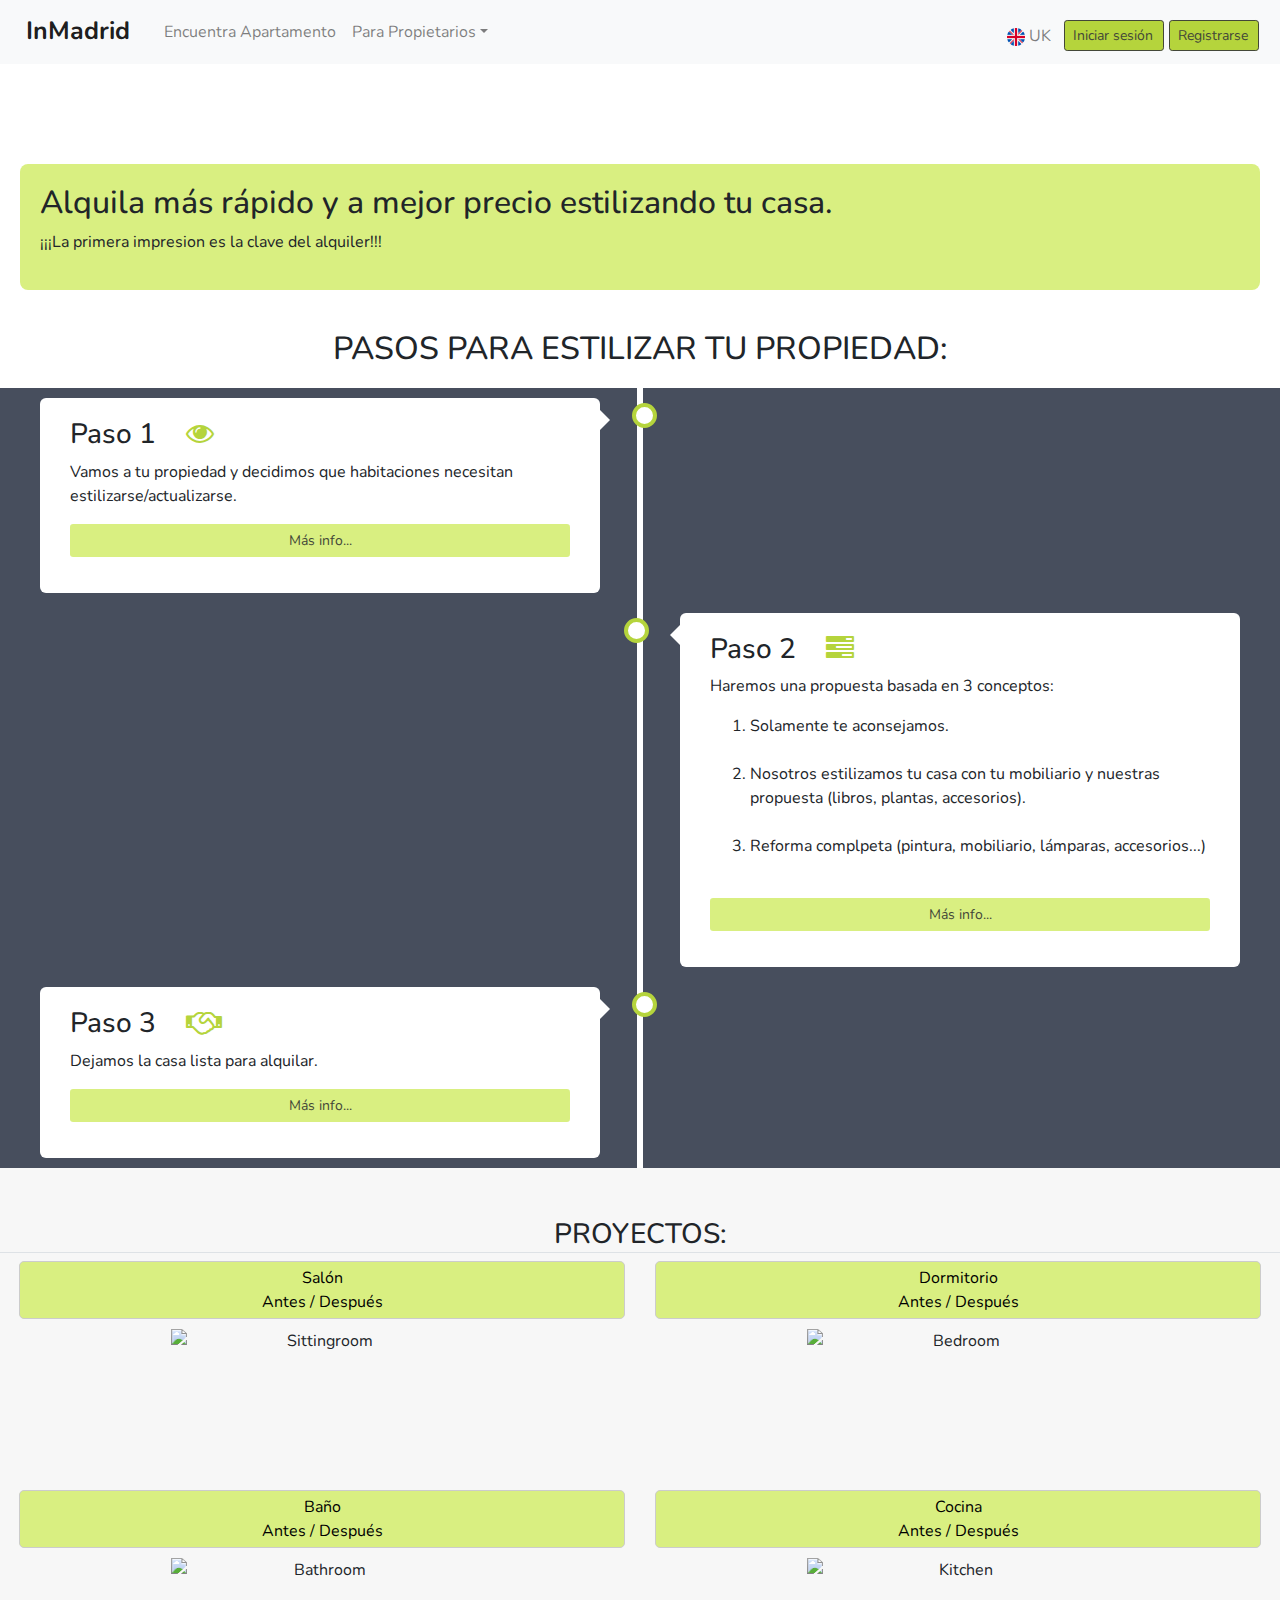
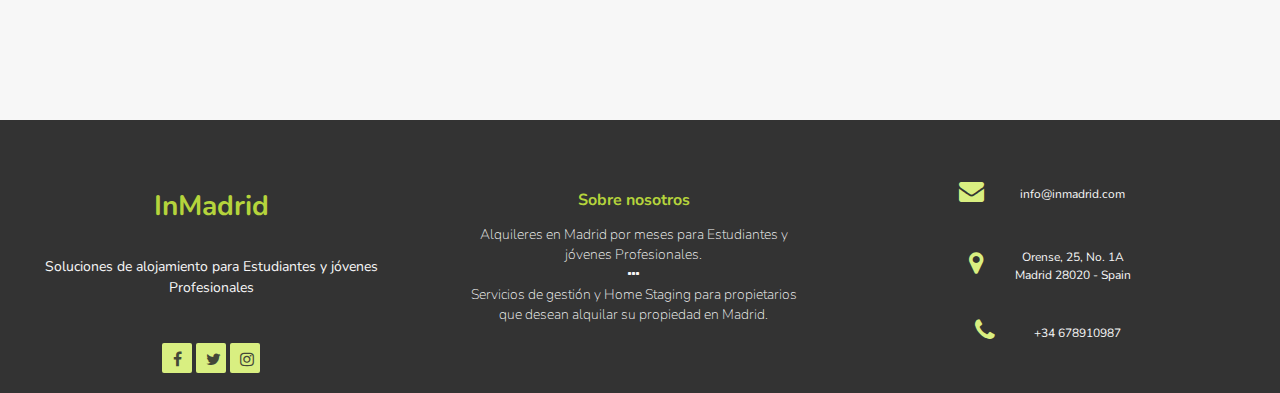
==== homestaging.ES.html @ 0ea6e044 "Adding ES pages" ====
<!DOCTYPE html>
<html lang="en">

<head>
  <meta charset="UTF-8">
  <meta name="viewport" content="width=device-width; initial-scale=1.0;">
  <meta http-equiv="X-UA-Compatible" content="ie=edge">
  <title>InMadrid / Alojamiento para Estudiantes y jóvenes Profesionales </title>
  <!--Bootstrap CSS-->
  <link rel="stylesheet" href="https://stackpath.bootstrapcdn.com/bootstrap/4.3.1/css/bootstrap.min.css" integrity="sha384-ggOyR0iXCbMQv3Xipma34MD+dH/1fQ784/j6cY/iJTQUOhcWr7x9JvoRxT2MZw1T" crossorigin="anonymous">
  <!--GoogleFonts-->
  <link href="https://fonts.googleapis.com/css?family=Nunito&display=swap" rel="stylesheet">
  <!--FontAwesome Icons-->
  <link href="https://stackpath.bootstrapcdn.com/font-awesome/4.7.0/css/font-awesome.min.css" rel="stylesheet" integrity="sha384-wvfXpqpZZVQGK6TAh5PVlGOfQNHSoD2xbE+QkPxCAFlNEevoEH3Sl0sibVcOQVnN" crossorigin="anonymous">
  <!--Logo/Icon on Tab-->
  <link rel="icon" href="assets/Images/favicon-32x32.png" type="image/png" />
  <!--Style CSS-->
  <link rel="stylesheet" href="assets/css/style.css" type="text/css" />
</head>

<body>


<!--Navbar-->
<nav class="navbar navbar-expand-lg navbar-light bg-light">
  <a class="navbar-brand" href="index.ES.html"><strong>InMadrid</strong></a>
<!--Collapse button-->  
  <button class="navbar-toggler" type="button" data-toggle="collapse" data-target="#navbarSupportedContent" aria-controls="navbarSupportedContent" aria-expanded="false" aria-label="Toggle navigation">
    <span class="navbar-toggler-icon"></span>
  </button>
<!--Collapsible content-->
      <div class="collapse navbar-collapse" id="navbarSupportedContent">
    <ul class="navbar-nav mr-auto">
<!--Links-->
      <li class="nav-item">
        <a class="nav-link" href="searchapartment.ES.html">Encuentra Apartamento</a>
      </li>
 <!--Dropdown-->     
      <li class="nav-item dropdown">
        <a class="nav-link dropdown-toggle" href="rentout.ES.html" id="navbarDropdownMenuLink" role="button" data-toggle="dropdown" aria-haspopup="false" aria-expanded="false">
        Para Propietarios</a>
        <div class="dropdown-menu" aria-labelledby="navbarDropdownMenuLink">
          <a class="dropdown-item" href="rentout.ES.html">Alquila tu propiedad</a>
          <a class="dropdown-item" href="homestaging.ES.html">Home Staging</a>
        </div>
      </li>
    </ul>
<!--Language options-->
          <ul class="navbar-nav">
            <li class="nav-item">
            <a class="nav-link" id="flag" href="index.html">
          <img src="assets/Images/united-kingdom.png" alt="UK-flag" width="18"> UK
            </a>
            </li>
<!--Button trigger modal-->
            <li class="nav-item">
            <button type="button" class="btn btn-sm navbar-btn" data-toggle="modal" data-target="#LogInModal">
            Iniciar sesión
            </button>
            <span></span>
            </li>
            <li class="nav-item">
            <button type="button" class="btn btn-sm navbar-btn" data-toggle="modal" data-target="#SignUpModal">
            Registrarse
            </button>
            </li>
          </ul>
  </div>
</nav>
    
<!--LogIn Modal-->
  <div class="modal fade" id="LogInModal" tabindex="-1" role="dialog" aria-labelledby="LogInModal" aria-hidden="true">
      <div class="modal-dialog" role="document">
        <div class="modal-content">
          <div class="modal-header text-center">
            <h4 class="modal-title w-100 font-weight-bold">Iniciar sesión</h4>
            <button type="button" class="close" data-dismiss="modal" aria-label="Close">
          <span aria-hidden="true">&times;</span>
        </button>
          </div>
          <div class="modal-body mx-3">
            <div class="md-form mb-5">
              <i class="fa fa-envelope" aria-hidden="true"></i>
              <input type="email" id="defaultForm-email" class="form-control validate">
              <label data-error="wrong" data-success="right" for="defaultForm-email">Tu email</label>
            </div>

            <div class="md-form mb-4">
              <i class="fa fa-lock" aria-hidden="true"></i>
              <input type="password" id="defaultForm-pass" class="form-control validate">
              <label data-error="wrong" data-success="right" for="defaultForm-pass">Tu clave de acceso</label>
            </div>

          </div>
          <div class="modal-footer d-flex justify-content-center">
            <button class="btn btn-default">Iniciar sesión</button>
          </div>
        </div>
      </div>
    </div>
    

    <!--SignUp Modal-->
    <div class="modal fade" id="SignUpModal" tabindex="-1" role="dialog" aria-labelledby="SignUpModal" aria-hidden="true">
      <div class="modal-dialog" role="document">
        <div class="modal-content">
          <div class="modal-header text-center">
            <h4 class="modal-title w-100 font-weight-bold">Registrarse</h4>
            <button type="button" class="close" data-dismiss="modal" aria-label="Close">
          <span aria-hidden="true">&times;</span>
        </button>
          </div>
          <div class="modal-body mx-3">
            <div class="md-form mb-5">
              <i class="fa fa-user" aria-hidden="true"></i>
              <input type="text" id="orangeForm-name" class="form-control validate">
              <label data-error="wrong" data-success="right" for="orangeForm-name">Tu nombre</label>
            </div>
            <div class="md-form mb-5">
              <i class="fa fa-envelope" aria-hidden="true"></i>
              <input type="email" id="orangeForm-email" class="form-control validate">
              <label data-error="wrong" data-success="right" for="orangeForm-email">Tu email</label>
            </div>

            <div class="md-form mb-4">
              <i class="fa fa-lock" aria-hidden="true"></i>
              <input type="password" id="orangeForm-pass" class="form-control validate">
              <label data-error="wrong" data-success="right" for="orangeForm-pass">Tu clave de acceso</label>
            </div>

          </div>
          <div class="modal-footer d-flex justify-content-center">
            <button class="btn btn-sm">Regístrate</button>
          </div>
        </div>
      </div>
    </div>
    
 
<!-- Steps Home Staging -->

  <div class="homestaging-container">
    <div class="homestaging-jumbotron">
      <h2>Alquila más rápido y a mejor precio estilizando tu casa.</h2>
      <p>¡¡¡La primera impresion es la clave del alquiler!!!</p>
    </div>
  </div>

  <div class="container-steps">
      <h2 class="text-uppercase" align="center"> Pasos para estilizar tu propiedad:</h2>
  </div>


  <div class="steps">
    <div class="container left">
      <div class="content">
        <h3>Paso 1<i class="fa fa-eye"></i></h3>
        <p>Vamos a tu propiedad y decidimos que habitaciones necesitan estilizarse/actualizarse.</p>
        <p><a class="btn btn-sm" href="rentout.ES.html">Más info...</a></p>
      </div>
    </div>

    <div class="container right">
      <div class="content">
        <h3>Paso 2<i class="fa fa-tasks"></i></h3>
        <p>Haremos una propuesta basada en 3 conceptos:</p>
        <ol type="1">
          <li>Solamente te aconsejamos.</li><br>
          <li>Nosotros estilizamos tu casa con tu mobiliario y nuestras propuesta
          (libros, plantas, accesorios).</li><br>
          <li>Reforma complpeta (pintura, mobiliario, lámparas, accesorios...)</li><br>
        </ol>
        <p><a class="btn btn-sm" href="rentout.ES.html">Más info...</a></p>
      </div>
    </div>

    <div class="container left">
      <div class="content">
        <h3>Paso 3<i style='font-size:28px' class='fa'>&#xf2b5;</i></h3>
        <p>Dejamos la casa lista para alquilar.</p>
        <p><a class="btn btn-sm" href="rentout.ES.html">Más info...</a></p>
      </div>
    </div>
  </div>



  <!-- Projects Section -->

  <div class="projects-container" id="projects" align="center">
    <h3 class="border-bottom border-light-grey padding-16 text-uppercase">Proyectos:</h3>

    <div class="projects-row">
      
      <div class="col-md-6">
        <div class="display-container">Salón <br>Antes / Después</div>
          <img src="Assets/Images/Salonhomestaging.jpg" alt="Sittingroom" width="300" height="150">
      </div>
      
      <div class="col-md-6">
        <div class="display-container">Dormitorio <br>Antes / Después</div>
          <img src="Assets/Images/Bedroomhomestaging.jpg" alt="Bedroom" width="300" height="150">
      </div>
  
      <div class="col-md-6">
        <div class="display-container">Baño <br>Antes / Después</div>
          <img src="Assets/Images/Bathroomhomestaging.jpg" alt="Bathroom" width="300" height="150">
      </div>
  
      <div class="col-md-6">
        <div class="display-container">Cocina <br>Antes / Después</div>
          <img src="Assets/Images/Kitchenhomestaging.jpg" alt="Kitchen" width="300" height="150">
      </div>
        
    </div>
  </div>




<!--Footer-->
  <footer class="container-footer">

    <div class="footer-left">
      <div class="col">
            <h3><strong>InMadrid</strong></h3>
            <p class="footer-company-name">Soluciones de alojamiento para Estudiantes y jóvenes Profesionales</p>
          <div class="footer-icons">
              <a href="https://www.facebook.com/"><i class="fa fa-facebook"></i></a>
            <a href="https://twitter.com/"><i class="fa fa-twitter"></i></a>
            <a href="https://www.instagram.com/?hl=es"><i class="fa fa-instagram"></i></a>
          </div>
      </div>
    </div>
       

    <div class="footer-center">
      <div class="col">
          <p class="footer-company-about">
            <span>Sobre nosotros</span>Alquileres en Madrid por meses para Estudiantes y jóvenes Profesionales.<br><i class="fa fa-ellipsis-h"></i><br>
          Servicios de gestión y Home Staging para propietarios que desean alquilar su propiedad en Madrid.</p>
      </div>
    </div>

    <div class="footer-right">
      <div class="col">
        <div class="info">
            <i class="fa fa-envelope"></i>
            <p><a href="mailto:rmf1312@hotmail.com">info@inmadrid.com</a></p>
        </div>
        <div>
            <i class="fa fa-map-marker"></i>
            <p>Orense, 25, No. 1A<br>Madrid 28020 - Spain</p>
        </div>
        <div>
            <i class="fa fa-phone"></i>
            <p class="ml-1">+34 678910987</p>
        </div>
        </div>
      </div>
      <div class="clearfix"></div>
  </footer>


  <!-- JavaScrips-->
  <script src="https://code.jquery.com/jquery-3.3.1.slim.min.js" integrity="sha384-q8i/X+965DzO0rT7abK41JStQIAqVgRVzpbzo5smXKp4YfRvH+8abtTE1Pi6jizo" crossorigin="anonymous"></script>
  <script src="https://cdnjs.cloudflare.com/ajax/libs/popper.js/1.14.7/umd/popper.min.js" integrity="sha384-UO2eT0CpHqdSJQ6hJty5KVphtPhzWj9WO1clHTMGa3JDZwrnQq4sF86dIHNDz0W1" crossorigin="anonymous"></script>
  <script src="https://stackpath.bootstrapcdn.com/bootstrap/4.3.1/js/bootstrap.min.js" integrity="sha384-JjSmVgyd0p3pXB1rRibZUAYoIIy6OrQ6VrjIEaFf/nJGzIxFDsf4x0xIM+B07jRM" crossorigin="anonymous"></script>

</body>

</html>
---- assets/css/style.css ----
@import url('https://fonts.googleapis.com/css?family=Nunito:100,200,300,400,500,600,700');

* {box-sizing: border-box;}

body, html {
  height: 100%;
  margin: 0;
  font-family: 'Nunito', sans-serif;
}


/*Navbar*/

.navbar-brand {
  display: inline-block;
  list-style-type: none;
  font-size: 25px;
}

.dropdown-item:hover {
  background-color: #D9EF81;
  color: #434738;
}

button.btn.btn-sm.navbar-btn {
  margin-right: 5px;
}

.nav-item button {
  color: #434738;
  background-color: #b5d43c;
  border-color: #434738;
  padding-right: 10px;
}

.nav-item button:hover {
  color: #e6e3e3;
}

.nav-link {
  color: #000000;
}

.nav-link a {
  margin-left: 10px;
}

a:link {
  color: #434738;
  padding: 5px 10px;
  text-decoration: none;
  display: block;
}

a:hover {
  background-color: #e6e3e3;
  border-radius: 8px;
}

a#flag.nav-link {
    margin-top: 9px;
    margin-right: 5px;
}

/*Modal*/

.modal-content i {
  color: #B5D43C;
}

.modal-content button {
  color: #434738;
  background-color: #b5d43c;
  border-color: #434738;
}
 
.modal-content button:hover {
  background-color: #e6e3e3;
}
  
.modal-footer button {
  color: #434738;
  background-color: #b5d43c;
  border-color: #f7f7f7;
  border-radius: 5px;
}
 
.modal-footer button:hover {
  background-color: #f7f7f7;
  color: #434738;
}



  
/*Home page*/


.home-container {
  position: relative;
  width: 100%;
  max-width: 100%;
}

.home-container img {
  background-image: linear-gradient(rgba(0, 0, 0, 0.5), rgba(0, 0, 0, 0.5)), url("Madrid.jpg");
  height: auto;
  background-position: center;
  background-repeat: no-repeat;
  background-size: cover;
  position: relative;
  width: 100%;
  display: block;
}



.home-container h1 {
  text-align: center;
  position: absolute;
  top: 40%;
  left: 50%;
  transform: translate(-50%, -50%);
  color: white;
  font-weight: 700;
  width: 100%;
  height: auto;
}


.home-container h2 {
  text-align: center;
  position: absolute;
  top: 50%;
  left: 50%;
  transform: translate(-50%, -50%);
  color: white;
  font-weight: 600;
  width: 100%;
  height: auto;
}


.home-container a {
  text-align: center;
  position: absolute;
  top: 80%;
  left: 40%;
  transform: translate(-50%, -50%);
  padding: 10px;
  color: white;
  background-color: #b5d43c;
  cursor: pointer;
  border-color: #434738;
  border-radius: 8px;
  border-style: solid;
}

.home-container a:hover {
  color: #000;
}


.btn-rentout {
  margin-left: 190px;
  padding-right: 4px;
  padding-left: 3px;
}



/* Media queries Home page */


/* Laptops/desktops, 992px and up) no media query defined*/


/* Tablets and large phones, 577px to 992px) */

@media screen and (min-width: 577px) and (max-width: 992px) {
  .home-container h1 {
  top: 30%;
  }
  
  .home-container h2 {
  top: 40%;
  }
  
  .home-container a {
    font-weight: 400;
  }
  
}

/* Mobile phones, 576px and down */

@media screen and (max-width: 576px) {
 .home-container h1 {
  top: 25%; 
 }
  
  .home-container h2 {
  top: 40%;
 
  }
  
  .home-container a {
  padding: 3px 6px;
  top: 60%;
  left: 30%;
  font-size: 12px;
}
}



/* Call to action - Home page */


.cta-container {
	margin: 20px;
	padding: 15px;
	text-align: center;
}
	
.btn-lg {
  background-color: #b5d43c;
  color: white;
	border-radius: 5px;
	border-color: #434738;
	border-style: solid;
}	


/* Media queries for Call to action */

@media screen and (max-width: 767px) {
	.cta {
		text-align: center;
		margin-top: 20px;
	}
	.btn-lg {
		margin-top: 20px;
		margin-bottom: 10px;
		width: 80px;
		height: 30px;
		font-size: 12px;
	}
}



/* Footer*/

.container-footer {
  width: 100%;
  position: relative;
  height: auto;
  background-color: #333333;
  text-align: center;
}


.container-footer .col {
  vertical-align: top;
  width: 33%;
  height: auto;
  float: left;
  margin-top: 20px;
  box-sizing: border-box;
  -webkit-box-sizing: border-box;
  -moz-box-sizing: border-box;
  padding: 0px 20px 20px 20px;
  text-align: center;
  margin-bottom: 0;
  background-color: #333333;
}

.container-footer h3 {
  margin-top: 30px;
  padding: 0;
  font-family:'Nunito', sans-serif;
  font-size: 1.75rem;
  padding: 20px 0px 5px 0px;
  color: #b5d43c;
}

.container-footer p {
	display: inline-block;
	color: #f7f7f7;
	vertical-align: middle;
	font-size: 14px;
	margin: 20px;
}



.container-footer .footer-icons {
	margin-top: 25px;
}
 
.container-footer .footer-icons a {
	display: inline-block;
	width: 30px;
	height: 30px;
	cursor: pointer;
	background-color:  #d9ef81;
	border-radius: 2px;
	color: #434738;
}

.container-footer .footer-icons a:hover {
  background-color: #b5d43c;
}



.container-footer .footer-company-about span {
	display: block;
	color:  #b5d43c;
	font-size: 16px;
	font-weight: bold;
	margin-top: 30px;
	margin-bottom: 15px;
} 

.footer-company-about {
	line-height: 20px;
	color:  #e6e3e3;
	font-size: 10px;
	font-weight: lighter;
	margin-top: 20px;
}
 

.container-footer .footer-right i {
	background-color: #333333;
	color: #d9ef81;
	font-size: 25px;
	width: 30px;
	height: 30px;
	vertical-align: middle;
}

.info {
  margin-top: 20px;
}

.fa.fa-phone {
  margin-right: 26px;
  
}
 
 
.container-footer .footer-right p {
	display: inline-block;
	color: #f7f7f7;
	font-size: 12px;
} 


.container-footer .footer-right p a {
	color:  #f7f7f7;
	text-decoration: none;
} 

.container-footer .footer-right p a:hover {
  text-decoration: underline;
  background-color: transparent;
}

 
.clearfix {
  clear: both;
}

/* Media queries for Footer */



/* Break point extra small devices (phones, 576px and down) */
@media only screen and (max-width: 576px) {
  .container-footer .col {
    width: 100%; 
  }
}

/* Break point small devices (portrait tablets and large phones, 577px and up) */
@media only screen and (min-width: 577px) {
  .container-footer .col {
    width: 100%; 
  }
}

/* Break point medium devices (landscape tablets, 768px and up) */
@media only screen and (min-width: 768px) {
  .container-footer .col {
    width: 33%; 
  } 
}



/* Search Apartment Page */


.container-search h2 {
  margin-top: 70px;
}

.container-slider-board {
  margin: 20px;
}


  
.suitch i {
  color: #b5d43c;
}


select {
  border-radius: 5px;
  background-color: #f7f7f7;
}



.col-lg-3 {
  margin: 10px;
}

.slider-container {
  width: 25%;
}

.slider {
  -webkit-appearance: none;
  width: 100%;
  height: 10px;
  border-radius: 5px;
  background: #b5d43c;
  outline: none;
  opacity: 0.7;
  -webkit-transition: .2s;
  transition: opacity .2s;
}

.slider:hover {
  opacity: 1;
}

.slider::-webkit-slider-thumb {
  -webkit-appearance: none;
  appearance: none;
  width: 23px;
  height: 24px;
  border: 0;
  border-radius: 5px;
  background: #434738;
  cursor: pointer;
}

.slider::-moz-range-thumb {
  width: 23px;
  height: 24px;
  border: 0;
  background: #434738;
  cursor: pointer;
}

button {
  color: #434738;
  background-color: #b5d43c;
  border-radius: 5px;
  margin-top: 10px;
  justify-content: center;
}

button:hover {
  color: #e6e3e3;
}


.row {
  margin-left: 10px;
  margin-right: 10px;
  padding: 0px;
}

.gallery {
  border: 1px solid #ccc;
  background-color: #D9EF81;
  width: 100%;
  height: auto;
}

.gallery:hover {
  border: 1px solid #777;
}

.gallery img {
  padding-top: 10px;
  width: 100%;
  height: auto;
}

.desc {
  padding: 15px;
  text-align: center;
}

.bed-room, .bath-room, .rent-price  {
    text-align: center;
}

.col-12 {
  margin-top: 50px;
  display: flex;
  justify-content: center;
  text-align: center;
}

.col-md-12 {
  padding: 0px;
}

.col-md-3 {
  display: inline-flex;
  padding: 5px;
}


.map-container {
  overflow:hidden;
  padding-bottom:56.25%;
  position:relative;
  height:0;
}


.view-card-header {
  text-align: center;
  margin-top: 20px;
}

div#map {min-height: 360px;}




/* Rentout page */

.rentout-container {
  box-sizing: border-box;
  width: 100%;
  margin-top: 100px;
  background-color: #d9ef81;
  padding: 20px;
}

.jumbotron {
  margin-bottom: 0px !important;
  background-color: #f7f7f7;
  
}



.container-fuid {
  box-sizing: border-box;
  background-color: #f7f7f7;
}

.contact {
  padding-left: 30px;
}

.row-contact {
  display: flex;
  flex-wrap: wrap;
  padding: 0 4px;
  justify-content: center;
  margin-left: 0px;
  padding-left: 0px;
}

.col-sm-6 {
  padding-left: 0 !important;
}


.col-sm-6 img {
  background-position: left bottom;
  background-size: cover;
  position: relative;
  height: 100%;
  width: 100%;
  padding: 0;
  margin: 0;
}



input[type=text], select, textarea {
  width: 100%;
  padding: 12px;
  border: 1px solid #ccc;
}

label {
  padding: 12px 12px 12px 0;
  display: inline-block;
}


input[type=file] {
  margin-right: 320px;
  margin-top: 10px;
}

input[type=submit] {
  background-color: #b5d43c;
  color: #000;
  padding: 12px 20px;
  border-style: solid;
  border-width: medium;
  cursor: pointer;
  float: left;
}

input[type=submit]:hover {
  background-color: #d9ef81;
}

.form-row p {
  margin-right: 60px;
  margin-top: 0px;
  margin-bottom: 10px;
  padding-top: 10px;
  clear: both;
}



.col-25 {
  float: left;
  width: 20%;
  margin-top: 6px;
  margin-right: -15px;
}

.col-75 {
  float: left;
  width: 80%;
  margin-top: 6px;
}

/* Clear floats after the columns */
.row:after {
  content: "";
  display: table;
  clear: both;
}


@media screen and (max-width: 576px) {
  .col-sm-6 form {
  text-align: left;
  margin-left: 10px;
  }
  .col-25, .col-75 {
  width: 100%;
  margin-top: 0;
  }
  input[type=submit] {
  width: 30%;
  margin-top: 15px;
}
}





/* Home Staging page*/ 

.homestaging-container {
  box-sizing: border-box;
  width: 100%;
  margin-top: 80px;
  margin-bottom: 0px;
  padding: 20px;
}

.container-steps {
  margin-top: 20px;
  margin-bottom: 20px;
}


.homestaging-jumbotron {
  background-color: #d9ef81;
  border-radius: 8px;
  padding: 20px;
}


.steps {
  background-color: #474e5d;
  position: relative;
  max-width: 100%;
  margin: 0 auto;
}


.steps::after {
  content: '';
  position: absolute;
  width: 6px;
  background-color: white;
  top: 0;
  bottom: 0;
  left: 50%;
  margin-left: -3px;
}


.container {
  padding: 10px 40px;
  position: relative;
  background-color: inherit;
  width: 50%;
}

/* The circles on the timeline */
.container::after {
  content: '';
  position: absolute;
  width: 25px;
  height: 25px;
  right: -17px;
  background-color: white;
  border: 4px solid #b5d43c;
  top: 15px;
  border-radius: 50%;
  z-index: 1;
}

/* Place the container to the left */
.left {
  left: -25%;
}

/* Place the container to the right */
.right {
  left: 25%;
}

/* Add arrows to the left container (pointing right) */
.left::before {
  content: " ";
  height: 0;
  position: absolute;
  top: 22px;
  width: 0;
  z-index: 1;
  right: 30px;
  border: medium solid white;
  border-width: 10px 0 10px 10px;
  border-color: transparent transparent transparent white;
}

/* Add arrows to the right container (pointing left) */
.right::before {
  content: " ";
  height: 0;
  position: absolute;
  top: 22px;
  width: 0;
  z-index: 1;
  left: 30px;
  border: medium solid white;
  border-width: 10px 10px 10px 0;
  border-color: transparent white transparent transparent;
}

/* Fix the circle for containers on the right side */
.right::after {
  left: -16px;
}

/* The actual content */
.content {
  padding: 20px 30px;
  background-color: white;
  position: relative;
  border-radius: 6px;
}

/* Media queries - Responsive timeline on screens less than 768px wide */
@media screen and (max-width: 768px) {
/* Place the timelime to the left */
  .steps::after {
    left: 31px;
  }
  .left {
    left: 0;
  }

/* Full-width containers */
  .container {
    width: 100%;
    padding-left: 70px;
    padding-right: 25px;
  }

/* Make sure that all arrows are pointing leftwards */
  .container::before {
    left: 60px;
    border: medium solid white;
    border-width: 10px 10px 10px 0;
    border-color: transparent white transparent transparent;
  }

/* Make sure all circles are at the same spot */
  .left::after, .right::after {
    left: 15px;
  }

/* Make all right containers behave like the left ones */
  .right {
    left: 0%;
  }
}

.content i {
  color: #b5d43c;
  margin-left: 30px;
}

.content a:link {
  background-color: #d9ef81;
}


.projects-container {
  background-color: #f7f7f7;
  padding-top: 50px;
}

.display-container {
  background-color: #d9ef81;
  color: #000;
  border: 1px solid #ccc;
  padding: 4px;
  border-radius: 5px;
}

.projects-row {
  display: flex;
  flex-wrap: wrap;
  padding: 0 4px;
  justify-content: center;
}


.col-md-6 img {
  margin: 10px;
  display: flex;
	width: 50%;
	height: auto;
}
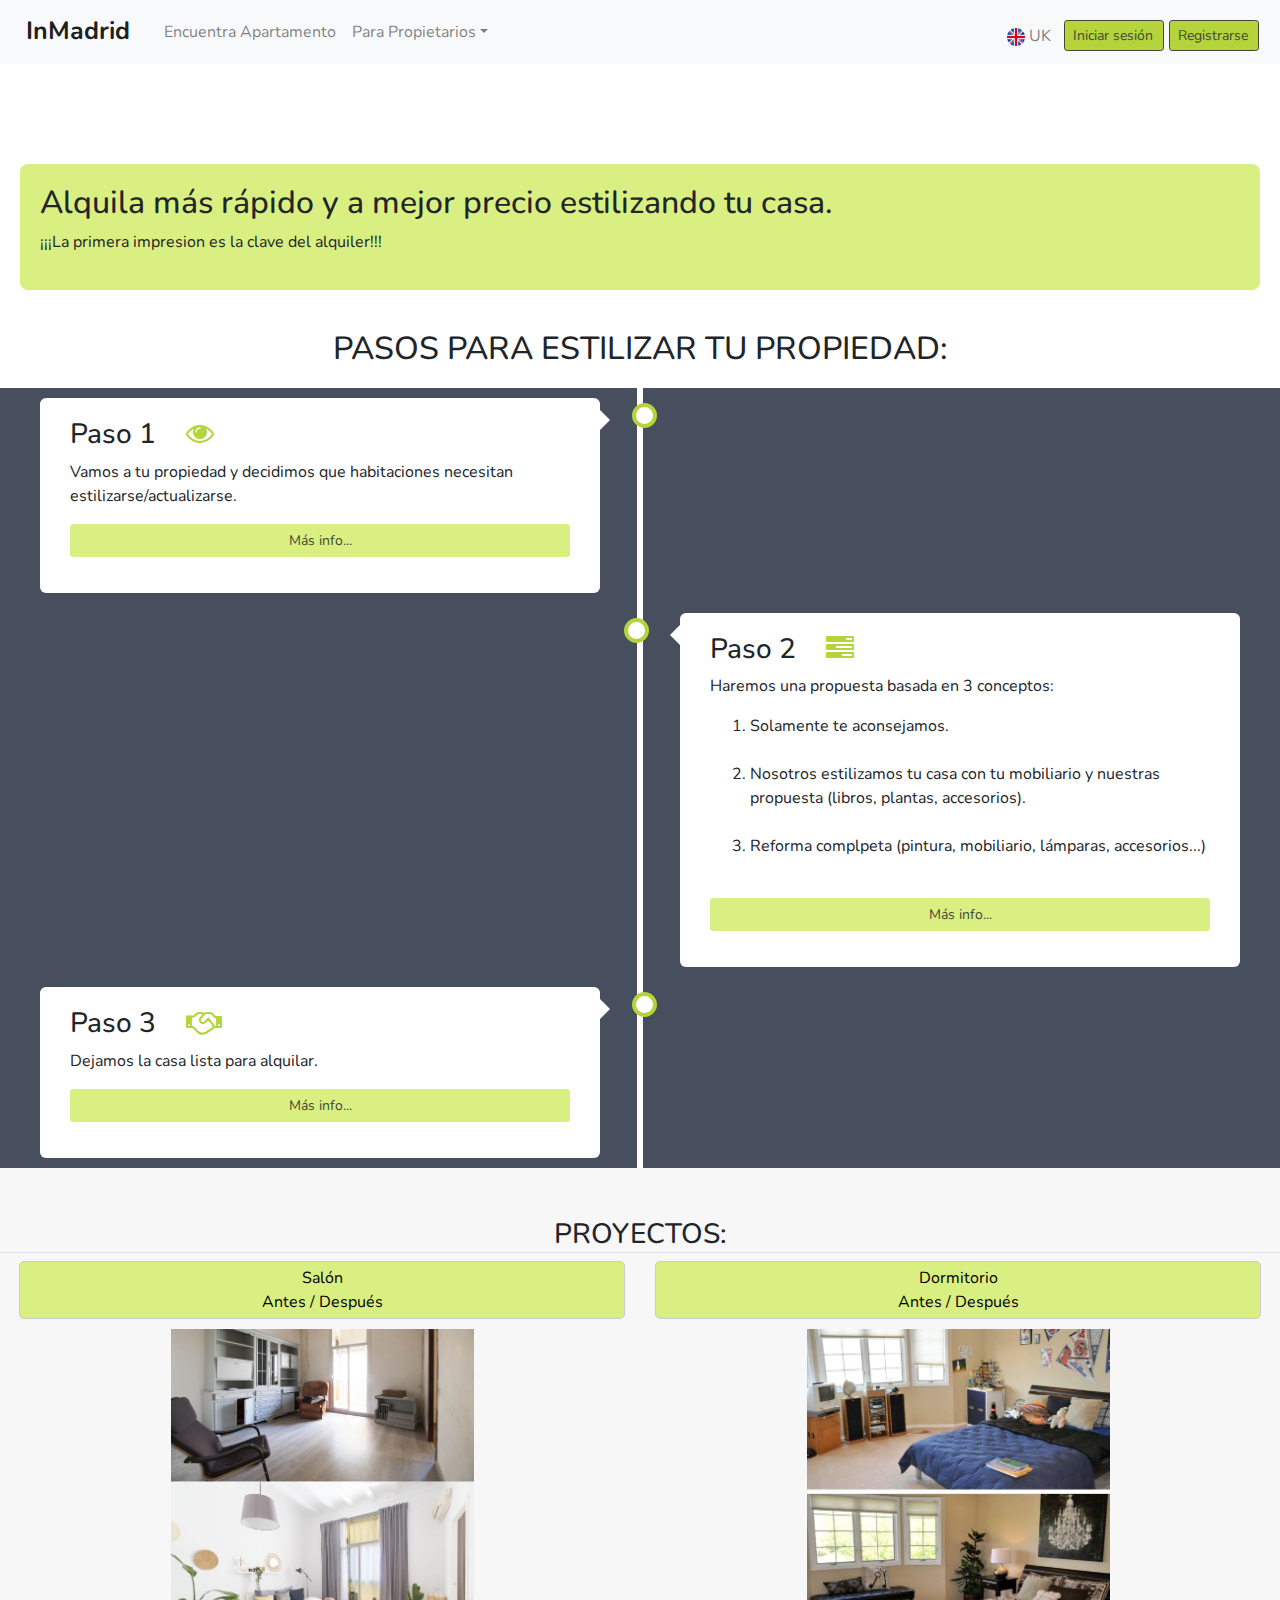
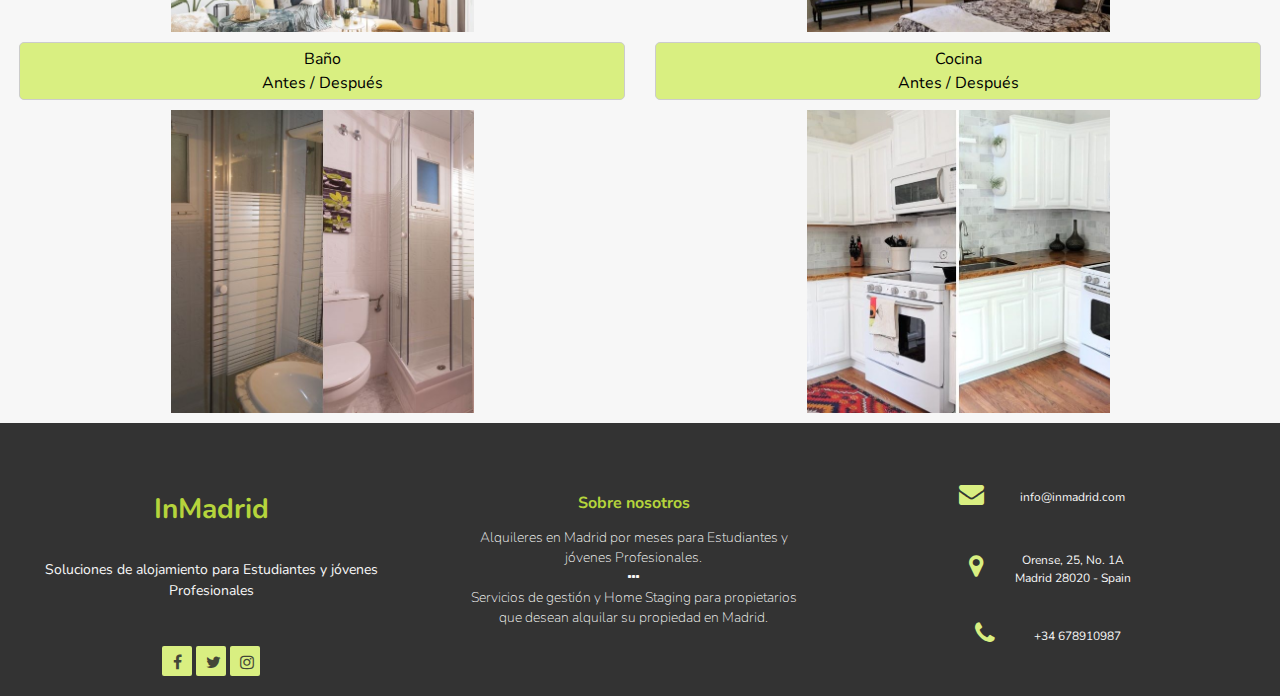
==== commit b64c4fd5: "Changing href and src of images to correct assetsfolder" ====
--- a/homestaging.ES.html
+++ b/homestaging.ES.html
@@ -194,22 +194,22 @@
       
       <div class="col-md-6">
         <div class="display-container">Salón <br>Antes / Después</div>
-          <img src="Assets/Images/Salonhomestaging.jpg" alt="Sittingroom" width="300" height="150">
+          <img src="assets/Images/Salonhomestaging.jpg" alt="Sittingroom" width="300" height="150">
       </div>
       
       <div class="col-md-6">
         <div class="display-container">Dormitorio <br>Antes / Después</div>
-          <img src="Assets/Images/Bedroomhomestaging.jpg" alt="Bedroom" width="300" height="150">
+          <img src="assets/Images/Bedroomhomestaging.jpg" alt="Bedroom" width="300" height="150">
       </div>
   
       <div class="col-md-6">
         <div class="display-container">Baño <br>Antes / Después</div>
-          <img src="Assets/Images/Bathroomhomestaging.jpg" alt="Bathroom" width="300" height="150">
+          <img src="assets/Images/Bathroomhomestaging.jpg" alt="Bathroom" width="300" height="150">
       </div>
   
       <div class="col-md-6">
         <div class="display-container">Cocina <br>Antes / Después</div>
-          <img src="Assets/Images/Kitchenhomestaging.jpg" alt="Kitchen" width="300" height="150">
+          <img src="assets/Images/Kitchenhomestaging.jpg" alt="Kitchen" width="300" height="150">
       </div>
         
     </div>
